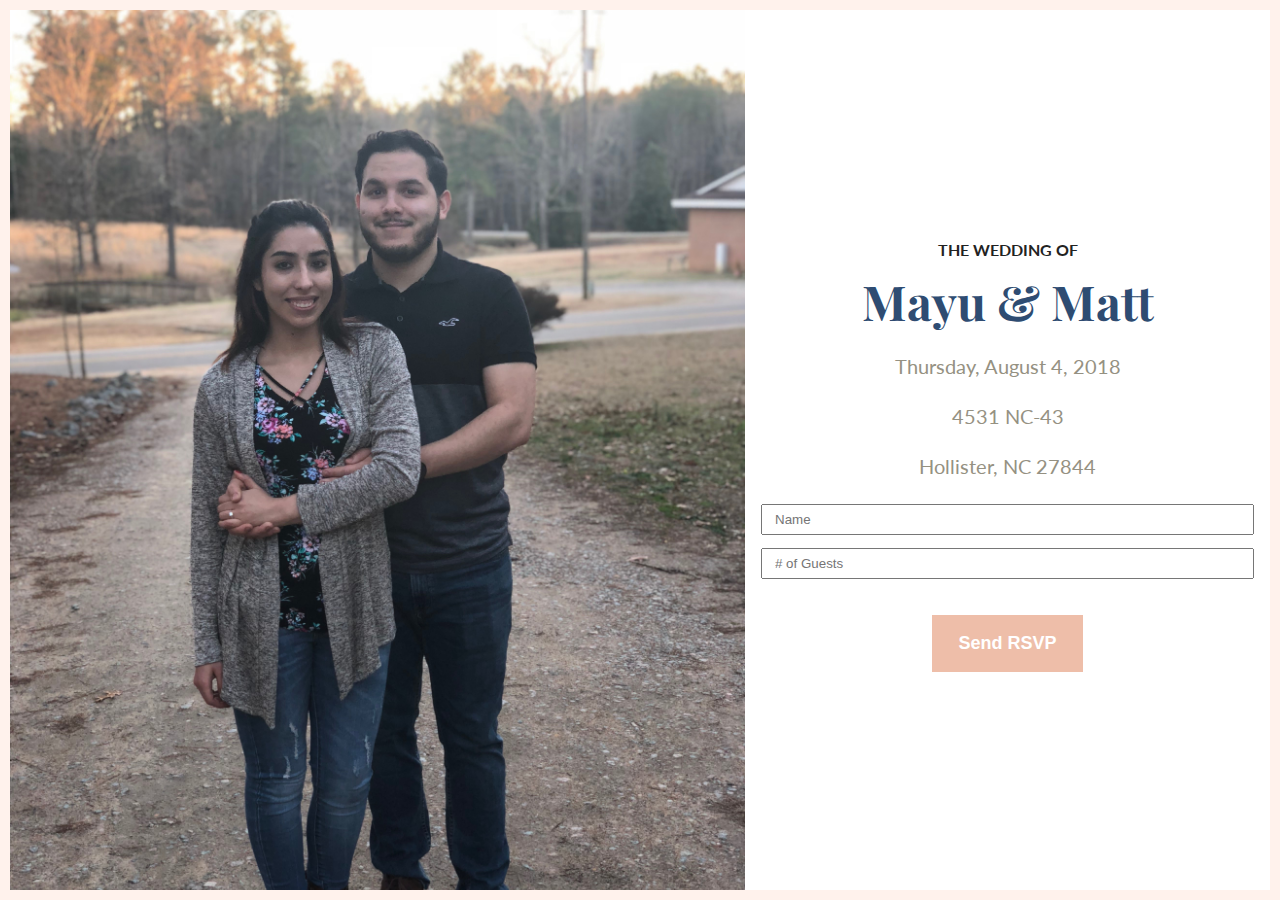
==== index.html @ c0df0570 "dev" ====
<!DOCTYPE html>
<html lang="en">

<head>
    <meta charset="UTF-8">
    <meta name="viewport" content="width=device-width, initial-scale=1.0">
    <meta http-equiv="X-UA-Compatible" content="ie=edge">
    <title>Mayu Matt Wedding RSVP</title>
    <link rel="stylesheet" href="style.css">
</head>

<body class="preload">
    <div class="grid">
        <div class="column-xs-12 column-md-7">
            <header>
            </header>
        </div>
        <div class="column-xs-12 column-md-5">
            <main>
                <div class="container">
                    <div class="grid center">
                        <div class="column-xs-12">
                            <section id="home">
                                <h2 class="subheading">The wedding of</h2>
                                <h1 class="main-heading">Mayu &amp; Matt</h1>
                                <p>Thursday, August 4, 2018</p>
                                <p>4531 NC-43</p>
                                <p>Hollister, NC 27844</p>
                                <form action="https://formspree.io/richardson.webdev@gmail.com" method="POST">
                                    <input type="hidden" name="_subject" value="Wedding RSVP" />
                                    <input type="hidden" name="_next" value="thanks.html" />
                                    <input type="text" class="form-control" name="name" placeholder="Name" required>
                                    <input type="number" class="form-control" name="guest" placeholder="# of Guests" required>
                                    <button type="submit" class="rsvp-button" title="RSVP Now">Send RSVP</button>
                                </form>
                            </section>
                        </div>
                    </div>
                </div>
            </main>
        </div>
    </div>
    <script src="index.js"></script>
</body>

</html>
---- style.css ----
/* 12columns.css | Created by Katherine Kato | Released under the MIT license */
@import url("https://fonts.googleapis.com/css?family=Playfair+Display|Lato");
.container {
  margin: auto;
  padding: 0 1rem;
  max-width: 71.25rem;
  width: 100%;
}

.grid {
  display: -webkit-box;
  display: -ms-flexbox;
  display: flex;
  -webkit-box-orient: vertical;
  -webkit-box-direction: normal;
  -ms-flex-direction: column;
  flex-direction: column;
  -ms-flex-flow: row wrap;
  flex-flow: row wrap;
}
.grid > [class*="column-"] {
  display: block;
}

.first {
  -webkit-box-ordinal-group: 0;
  -ms-flex-order: -1;
  order: -1;
}

.last {
  -webkit-box-ordinal-group: 13;
  -ms-flex-order: 12;
  order: 12;
}

.align-top {
  -webkit-box-align: start;
  -ms-flex-align: start;
  align-items: start;
}

.align-center {
  -webkit-box-align: center;
  -ms-flex-align: center;
  align-items: center;
}

.align-bottom {
  -webkit-box-align: end;
  -ms-flex-align: end;
  align-items: end;
}

.column-xs-1 {
  -ms-flex-preferred-size: 8.3333333333%;
  flex-basis: 8.3333333333%;
  max-width: 8.3333333333%;
}

.column-xs-2 {
  -ms-flex-preferred-size: 16.6666666667%;
  flex-basis: 16.6666666667%;
  max-width: 16.6666666667%;
}

.column-xs-3 {
  -ms-flex-preferred-size: 25%;
  flex-basis: 25%;
  max-width: 25%;
}

.column-xs-4 {
  -ms-flex-preferred-size: 33.3333333333%;
  flex-basis: 33.3333333333%;
  max-width: 33.3333333333%;
}

.column-xs-5 {
  -ms-flex-preferred-size: 41.6666666667%;
  flex-basis: 41.6666666667%;
  max-width: 41.6666666667%;
}

.column-xs-6 {
  -ms-flex-preferred-size: 50%;
  flex-basis: 50%;
  max-width: 50%;
}

.column-xs-7 {
  -ms-flex-preferred-size: 58.3333333333%;
  flex-basis: 58.3333333333%;
  max-width: 58.3333333333%;
}

.column-xs-8 {
  -ms-flex-preferred-size: 66.6666666667%;
  flex-basis: 66.6666666667%;
  max-width: 66.6666666667%;
}

.column-xs-9 {
  -ms-flex-preferred-size: 75%;
  flex-basis: 75%;
  max-width: 75%;
}

.column-xs-10 {
  -ms-flex-preferred-size: 83.3333333333%;
  flex-basis: 83.3333333333%;
  max-width: 83.3333333333%;
}

.column-xs-11 {
  -ms-flex-preferred-size: 91.6666666667%;
  flex-basis: 91.6666666667%;
  max-width: 91.6666666667%;
}

.column-xs-12 {
  -ms-flex-preferred-size: 100%;
  flex-basis: 100%;
  max-width: 100%;
}

.form-control {
    width: 100%;
    padding: 6px 12px;
    margin-bottom: 10px;
}

@media (min-width: 48rem) {
  .column-sm-1 {
    -ms-flex-preferred-size: 8.3333333333%;
    flex-basis: 8.3333333333%;
    max-width: 8.3333333333%;
  }

  .column-sm-2 {
    -ms-flex-preferred-size: 16.6666666667%;
    flex-basis: 16.6666666667%;
    max-width: 16.6666666667%;
  }

  .column-sm-3 {
    -ms-flex-preferred-size: 25%;
    flex-basis: 25%;
    max-width: 25%;
  }

  .column-sm-4 {
    -ms-flex-preferred-size: 33.3333333333%;
    flex-basis: 33.3333333333%;
    max-width: 33.3333333333%;
  }

  .column-sm-5 {
    -ms-flex-preferred-size: 41.6666666667%;
    flex-basis: 41.6666666667%;
    max-width: 41.6666666667%;
  }

  .column-sm-6 {
    -ms-flex-preferred-size: 50%;
    flex-basis: 50%;
    max-width: 50%;
  }

  .column-sm-7 {
    -ms-flex-preferred-size: 58.3333333333%;
    flex-basis: 58.3333333333%;
    max-width: 58.3333333333%;
  }

  .column-sm-8 {
    -ms-flex-preferred-size: 66.6666666667%;
    flex-basis: 66.6666666667%;
    max-width: 66.6666666667%;
  }

  .column-sm-9 {
    -ms-flex-preferred-size: 75%;
    flex-basis: 75%;
    max-width: 75%;
  }

  .column-sm-10 {
    -ms-flex-preferred-size: 83.3333333333%;
    flex-basis: 83.3333333333%;
    max-width: 83.3333333333%;
  }

  .column-sm-11 {
    -ms-flex-preferred-size: 91.6666666667%;
    flex-basis: 91.6666666667%;
    max-width: 91.6666666667%;
  }

  .column-sm-12 {
    -ms-flex-preferred-size: 100%;
    flex-basis: 100%;
    max-width: 100%;
  }
}
@media (min-width: 62rem) {
  .column-md-1 {
    -ms-flex-preferred-size: 8.3333333333%;
    flex-basis: 8.3333333333%;
    max-width: 8.3333333333%;
  }

  .column-md-2 {
    -ms-flex-preferred-size: 16.6666666667%;
    flex-basis: 16.6666666667%;
    max-width: 16.6666666667%;
  }

  .column-md-3 {
    -ms-flex-preferred-size: 25%;
    flex-basis: 25%;
    max-width: 25%;
  }

  .column-md-4 {
    -ms-flex-preferred-size: 33.3333333333%;
    flex-basis: 33.3333333333%;
    max-width: 33.3333333333%;
  }

  .column-md-5 {
    -ms-flex-preferred-size: 41.6666666667%;
    flex-basis: 41.6666666667%;
    max-width: 41.6666666667%;
  }

  .column-md-6 {
    -ms-flex-preferred-size: 50%;
    flex-basis: 50%;
    max-width: 50%;
  }

  .column-md-7 {
    -ms-flex-preferred-size: 58.3333333333%;
    flex-basis: 58.3333333333%;
    max-width: 58.3333333333%;
  }

  .column-md-8 {
    -ms-flex-preferred-size: 66.6666666667%;
    flex-basis: 66.6666666667%;
    max-width: 66.6666666667%;
  }

  .column-md-9 {
    -ms-flex-preferred-size: 75%;
    flex-basis: 75%;
    max-width: 75%;
  }

  .column-md-10 {
    -ms-flex-preferred-size: 83.3333333333%;
    flex-basis: 83.3333333333%;
    max-width: 83.3333333333%;
  }

  .column-md-11 {
    -ms-flex-preferred-size: 91.6666666667%;
    flex-basis: 91.6666666667%;
    max-width: 91.6666666667%;
  }

  .column-md-12 {
    -ms-flex-preferred-size: 100%;
    flex-basis: 100%;
    max-width: 100%;
  }
}
@media (min-width: 75rem) {
  .column-lg-1 {
    -ms-flex-preferred-size: 8.3333333333%;
    flex-basis: 8.3333333333%;
    max-width: 8.3333333333%;
  }

  .column-lg-2 {
    -ms-flex-preferred-size: 16.6666666667%;
    flex-basis: 16.6666666667%;
    max-width: 16.6666666667%;
  }

  .column-lg-3 {
    -ms-flex-preferred-size: 25%;
    flex-basis: 25%;
    max-width: 25%;
  }

  .column-lg-4 {
    -ms-flex-preferred-size: 33.3333333333%;
    flex-basis: 33.3333333333%;
    max-width: 33.3333333333%;
  }

  .column-lg-5 {
    -ms-flex-preferred-size: 41.6666666667%;
    flex-basis: 41.6666666667%;
    max-width: 41.6666666667%;
  }

  .column-lg-6 {
    -ms-flex-preferred-size: 50%;
    flex-basis: 50%;
    max-width: 50%;
  }

  .column-lg-7 {
    -ms-flex-preferred-size: 58.3333333333%;
    flex-basis: 58.3333333333%;
    max-width: 58.3333333333%;
  }

  .column-lg-8 {
    -ms-flex-preferred-size: 66.6666666667%;
    flex-basis: 66.6666666667%;
    max-width: 66.6666666667%;
  }

  .column-lg-9 {
    -ms-flex-preferred-size: 75%;
    flex-basis: 75%;
    max-width: 75%;
  }

  .column-lg-10 {
    -ms-flex-preferred-size: 83.3333333333%;
    flex-basis: 83.3333333333%;
    max-width: 83.3333333333%;
  }

  .column-lg-11 {
    -ms-flex-preferred-size: 91.6666666667%;
    flex-basis: 91.6666666667%;
    max-width: 91.6666666667%;
  }

  .column-lg-12 {
    -ms-flex-preferred-size: 100%;
    flex-basis: 100%;
    max-width: 100%;
  }
}
@supports (display: grid) {
  .grid {
    display: grid;
    grid-template-columns: repeat(12, 1fr);
    grid-template-rows: auto;
  }
  .grid > [class*="column-"] {
    margin: 0;
    max-width: 100%;
  }

  .column-xs-1 {
    grid-column-start: span 1;
    grid-column-end: span 1;
  }

  .column-xs-2 {
    grid-column-start: span 2;
    grid-column-end: span 2;
  }

  .column-xs-3 {
    grid-column-start: span 3;
    grid-column-end: span 3;
  }

  .column-xs-4 {
    grid-column-start: span 4;
    grid-column-end: span 4;
  }

  .column-xs-5 {
    grid-column-start: span 5;
    grid-column-end: span 5;
  }

  .column-xs-6 {
    grid-column-start: span 6;
    grid-column-end: span 6;
  }

  .column-xs-7 {
    grid-column-start: span 7;
    grid-column-end: span 7;
  }

  .column-xs-8 {
    grid-column-start: span 8;
    grid-column-end: span 8;
  }

  .column-xs-9 {
    grid-column-start: span 9;
    grid-column-end: span 9;
  }

  .column-xs-10 {
    grid-column-start: span 10;
    grid-column-end: span 10;
  }

  .column-xs-11 {
    grid-column-start: span 11;
    grid-column-end: span 11;
  }

  .column-xs-12 {
    grid-column-start: span 12;
    grid-column-end: span 12;
  }

  @media (min-width: 48rem) {
    .column-sm-1 {
      grid-column-start: span 1;
      grid-column-end: span 1;
    }

    .column-sm-2 {
      grid-column-start: span 2;
      grid-column-end: span 2;
    }

    .column-sm-3 {
      grid-column-start: span 3;
      grid-column-end: span 3;
    }

    .column-sm-4 {
      grid-column-start: span 4;
      grid-column-end: span 4;
    }

    .column-sm-5 {
      grid-column-start: span 5;
      grid-column-end: span 5;
    }

    .column-sm-6 {
      grid-column-start: span 6;
      grid-column-end: span 6;
    }

    .column-sm-7 {
      grid-column-start: span 7;
      grid-column-end: span 7;
    }

    .column-sm-8 {
      grid-column-start: span 8;
      grid-column-end: span 8;
    }

    .column-sm-9 {
      grid-column-start: span 9;
      grid-column-end: span 9;
    }

    .column-sm-10 {
      grid-column-start: span 10;
      grid-column-end: span 10;
    }

    .column-sm-11 {
      grid-column-start: span 11;
      grid-column-end: span 11;
    }

    .column-sm-12 {
      grid-column-start: span 12;
      grid-column-end: span 12;
    }
  }
  @media (min-width: 62rem) {
    .column-md-1 {
      grid-column-start: span 1;
      grid-column-end: span 1;
    }

    .column-md-2 {
      grid-column-start: span 2;
      grid-column-end: span 2;
    }

    .column-md-3 {
      grid-column-start: span 3;
      grid-column-end: span 3;
    }

    .column-md-4 {
      grid-column-start: span 4;
      grid-column-end: span 4;
    }

    .column-md-5 {
      grid-column-start: span 5;
      grid-column-end: span 5;
    }

    .column-md-6 {
      grid-column-start: span 6;
      grid-column-end: span 6;
    }

    .column-md-7 {
      grid-column-start: span 7;
      grid-column-end: span 7;
    }

    .column-md-8 {
      grid-column-start: span 8;
      grid-column-end: span 8;
    }

    .column-md-9 {
      grid-column-start: span 9;
      grid-column-end: span 9;
    }

    .column-md-10 {
      grid-column-start: span 10;
      grid-column-end: span 10;
    }

    .column-md-11 {
      grid-column-start: span 11;
      grid-column-end: span 11;
    }

    .column-md-12 {
      grid-column-start: span 12;
      grid-column-end: span 12;
    }
  }
  @media (min-width: 75rem) {
    .column-lg-1 {
      grid-column-start: span 1;
      grid-column-end: span 1;
    }

    .column-lg-2 {
      grid-column-start: span 2;
      grid-column-end: span 2;
    }

    .column-lg-3 {
      grid-column-start: span 3;
      grid-column-end: span 3;
    }

    .column-lg-4 {
      grid-column-start: span 4;
      grid-column-end: span 4;
    }

    .column-lg-5 {
      grid-column-start: span 5;
      grid-column-end: span 5;
    }

    .column-lg-6 {
      grid-column-start: span 6;
      grid-column-end: span 6;
    }

    .column-lg-7 {
      grid-column-start: span 7;
      grid-column-end: span 7;
    }

    .column-lg-8 {
      grid-column-start: span 8;
      grid-column-end: span 8;
    }

    .column-lg-9 {
      grid-column-start: span 9;
      grid-column-end: span 9;
    }

    .column-lg-10 {
      grid-column-start: span 10;
      grid-column-end: span 10;
    }

    .column-lg-11 {
      grid-column-start: span 11;
      grid-column-end: span 11;
    }

    .column-lg-12 {
      grid-column-start: span 12;
      grid-column-end: span 12;
    }
  }
}
* {
  -webkit-box-sizing: border-box;
  box-sizing: border-box;
}
*::before, *::after {
  -webkit-box-sizing: border-box;
  box-sizing: border-box;
}

body {
  font-family: 'Lato', sans-serif;
  font-size: 1.25rem;
  line-height: 1.5;
  color: #959182;
  background: #fff;
  text-rendering: optimizeLegibility;
  background: #fff;
  border-left: 0.625rem solid #fff2ec;
  border-right: 0.625rem solid #fff2ec;
  height: 100vh;
  margin: 0;
}
body::before, body::after {
  position: absolute;
  content: '';
  left: 0;
  right: 0;
  height: 0.625rem;
  background: #fff2ec;
}
body::before {
  top: 0;
}
body::after {
  bottom: 0;
}

.preload {
  opacity: 0;
  -webkit-transition: all 1s ease 0.5s;
  -o-transition: all 1s ease 0.5s;
  transition: all 1s ease 0.5s;
}
.preload.visible {
  opacity: 1;
}

a {
  color: #fff;
}

h1, h2 {
  font-family: 'Playfair Display', serif;
  line-height: 1.1;
}

h1 {
  color: #2e4c72;
  font-size: 3rem;
  margin: 1rem 0 1.45rem 0;
}

h2 {
  font-family: 'Lato', sans-serif;
  font-size: 1rem;
  color: #222;
  text-transform: uppercase;
}

header {
  background-image: url("mayumatt.jpg");
  background-position: top center;
  background-size: cover;
  background-repeat: no-repeat;
  height: 100vh;
}

.center {
  height: 100vh;
  justify-items: center;
  -ms-flex-line-pack: center;
  align-content: center;
  -webkit-box-pack: center;
  -ms-flex-pack: center;
  justify-content: center;
  -webkit-box-align: center;
  -ms-flex-align: center;
  align-items: center;
  text-align: center;
}

.credit {
  position: absolute;
  display: block;
  margin: 0 0 1rem 0;
  bottom: 0;
  color: #fff;
}

main {
  background: #fff;
}

.rsvp-button {
  display: inline-block;
  cursor: pointer;
  text-decoration: none;
  color: #fff;
  font-size: 1.125rem;
  font-weight: bold;
  padding: 1rem 1.5rem;
  margin: 1.625rem 0 0 0;
  background: #eebea9;
  border: 0.125rem solid #eebea9;
  -webkit-transition: all 0.3s ease-in-out;
  -o-transition: all 0.3s ease-in-out;
  transition: all 0.3s ease-in-out;
}
.rsvp-button:hover {
  color: #fff;
  background: lightskyblue;
  border-color: lightskyblue;
}

@media screen and (max-width: 991px) {
  body, .rsvp-button {
    font-size: 0.9375rem;
  }

  h1 {
    font-size: 2rem;
    margin: 0.5rem 0 1rem 0;
  }

  h2 {
    font-size: 0.85rem;
  }

  header {
    background-position: 100% 18%;
    height: 32vh;
  }

  .center, main {
    height: 65vh;
  }

  .credit {
    display: none;
  }
}
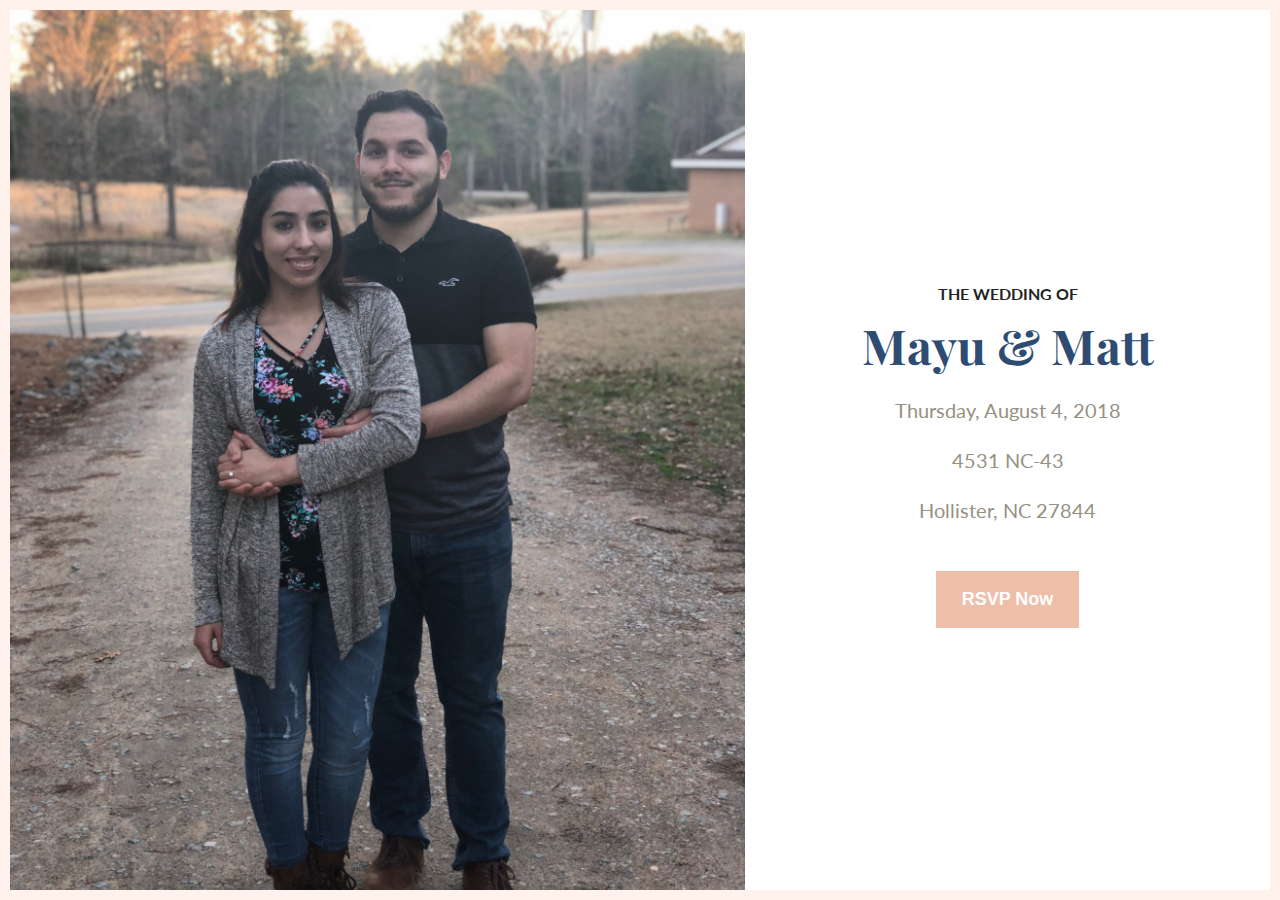
==== commit d3124aac: "dev" ====
--- a/index.html
+++ b/index.html
@@ -26,12 +26,16 @@
                                 <p>Thursday, August 4, 2018</p>
                                 <p>4531 NC-43</p>
                                 <p>Hollister, NC 27844</p>
+                                <button type="button" class="rsvp-button" id="btnRSVP" title="RSVP Now">RSVP Now</button>
+                            </section>
+                            <section id="rsvp-form">
                                 <form action="https://formspree.io/richardson.webdev@gmail.com" method="POST">
                                     <input type="hidden" name="_subject" value="Wedding RSVP" />
-                                    <input type="hidden" name="_next" value="thanks.html" />
+                                    <input type="hidden" name="_next" value="rsvp/thanks.html" />
                                     <input type="text" class="form-control" name="name" placeholder="Name" required>
+                                    <input type="email" name="Email" class="form-control" placeholder="Email">
                                     <input type="number" class="form-control" name="guest" placeholder="# of Guests" required>
-                                    <button type="submit" class="rsvp-button" title="RSVP Now">Send RSVP</button>
+                                    <button type="submit" class="rsvp-button" title="Send">Send RSVP</button>
                                 </form>
                             </section>
                         </div>
--- a/style.css
+++ b/style.css
@@ -122,12 +122,6 @@
   -ms-flex-preferred-size: 100%;
   flex-basis: 100%;
   max-width: 100%;
-}
-
-.form-control {
-    width: 100%;
-    padding: 6px 12px;
-    margin-bottom: 10px;
 }
 
 @media (min-width: 48rem) {
@@ -675,7 +669,7 @@
 
 header {
   background-image: url("mayumatt.jpg");
-  background-position: top center;
+  background-position: center center;
   background-size: cover;
   background-repeat: no-repeat;
   height: 100vh;
@@ -743,8 +737,8 @@
   }
 
   header {
-    background-position: 100% 18%;
-    height: 32vh;
+    background-position: 100% 25%;
+    height: 35vh;
   }
 
   .center, main {
@@ -755,3 +749,125 @@
     display: none;
   }
 }
+
+section#rsvp-form {
+  display: none;
+  opacity: 0;
+}
+
+.form-control {
+  width: 100%;
+  padding: 6px 12px;
+  margin-bottom: 10px;
+}
+
+.fadeout {
+-webkit-animation: fadeout 3s;
+  /* Safari, Chrome and Opera > 12.1 */
+  -moz-animation: fadeout 3s;
+  /* Firefox < 16 */
+  -ms-animation: fadeout 3s;
+  /* Internet Explorer */
+  -o-animation: fadeout 3s;
+  /* Opera < 12.1 */
+  animation: fadeout 3s;
+  display: none;
+}
+
+#rsvp-form.fadein {
+  display: block;
+  -webkit-animation: fadein 3s;
+    /* Safari, Chrome and Opera > 12.1 */
+    -moz-animation: fadein 3s;
+    /* Firefox < 16 */
+    -ms-animation: fadein 3s;
+    /* Internet Explorer */
+    -o-animation: fadein 3s;
+    /* Opera < 12.1 */
+    animation: fadein 3s;
+    opacity: 1;
+}
+
+@keyframes fadein {
+  from {
+      opacity: 0;
+  }
+  to {
+      opacity: 1;
+  }
+}
+
+/* Firefox < 16 */
+
+@-moz-keyframes fadein {
+  from {
+      opacity: 0;
+  }
+  to {
+      opacity: 1;
+  }
+}
+
+/* Safari, Chrome and Opera > 12.1 */
+
+@-webkit-keyframes fadein {
+  from {
+      opacity: 0;
+  }
+  to {
+      opacity: 1;
+  }
+}
+
+/* Internet Explorer */
+
+@-ms-keyframes fadein {
+  from {
+      opacity: 0;
+  }
+  to {
+    opacity: 1;
+}
+}
+
+@keyframes fadeOut {
+  from {
+      opacity: 1;
+  }
+  to {
+      opacity: 0;
+  }
+}
+
+/* Firefox < 16 */
+
+@-moz-keyframes fadein {
+  from {
+      opacity: 1;
+  }
+  to {
+      opacity: 0;
+  }
+}
+
+/* Safari, Chrome and Opera > 12.1 */
+
+@-webkit-keyframes fadein {
+  from {
+      opacity: 1;
+  }
+  to {
+      opacity: 0;
+  }
+}
+
+/* Internet Explorer */
+
+@-ms-keyframes fadein {
+  from {
+      opacity: 1;
+  }
+  to {
+    opacity: 0;
+}
+}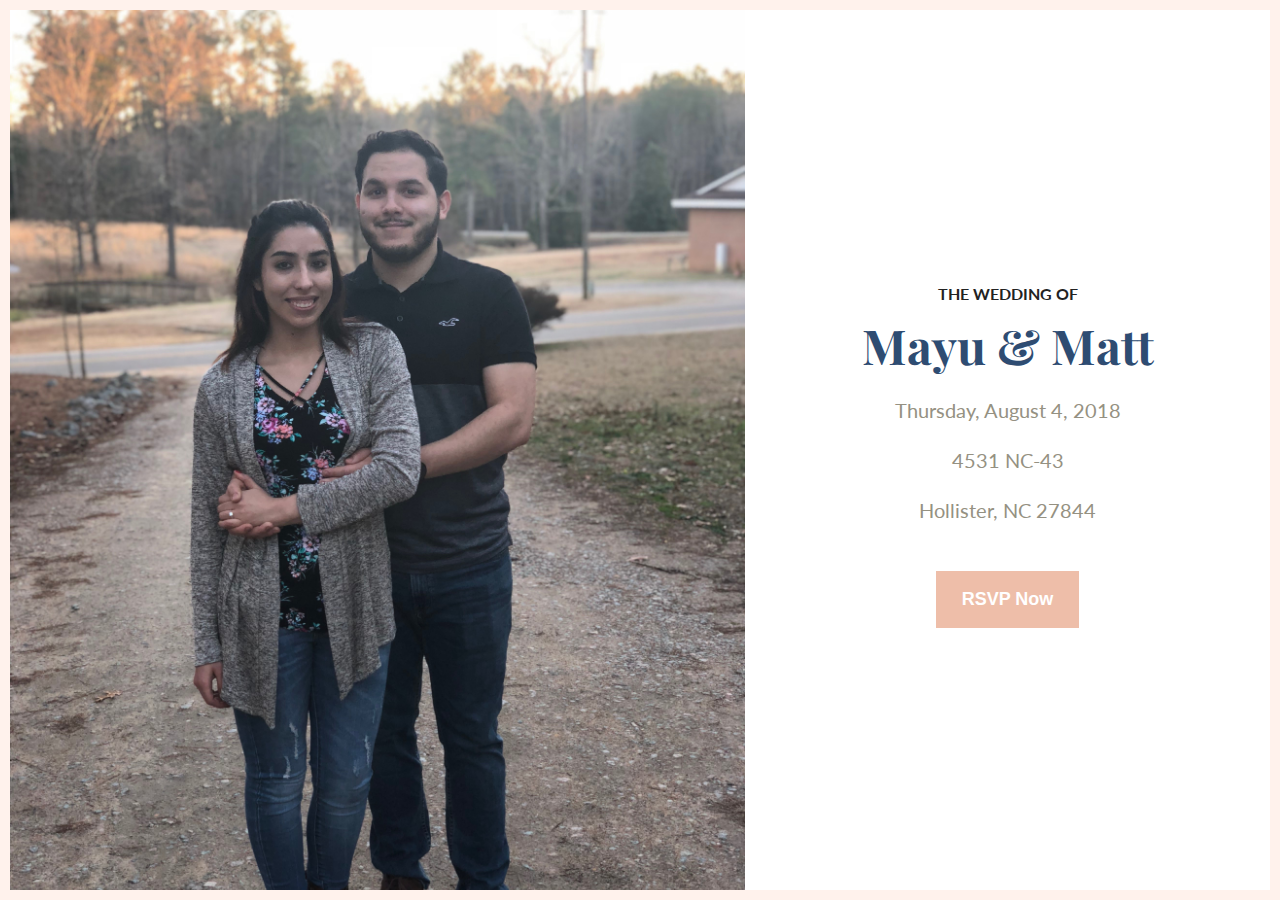
==== commit 7751861f: "dev" ====
--- a/index.html
+++ b/index.html
@@ -31,7 +31,7 @@
                             <section id="rsvp-form">
                                 <form action="https://formspree.io/richardson.webdev@gmail.com" method="POST">
                                     <input type="hidden" name="_subject" value="Wedding RSVP" />
-                                    <input type="hidden" name="_next" value="rsvp/thanks.html" />
+                                    <input type="hidden" name="_next" value="thanks.html" />
                                     <input type="text" class="form-control" name="name" placeholder="Name" required>
                                     <input type="email" name="Email" class="form-control" placeholder="Email">
                                     <input type="number" class="form-control" name="guest" placeholder="# of Guests" required>
--- a/style.css
+++ b/style.css
@@ -669,7 +669,7 @@
 
 header {
   background-image: url("mayumatt.jpg");
-  background-position: center center;
+  background-position: top center;
   background-size: cover;
   background-repeat: no-repeat;
   height: 100vh;
@@ -737,7 +737,7 @@
   }
 
   header {
-    background-position: 100% 25%;
+    background-position: 100% 16%;
     height: 35vh;
   }
 
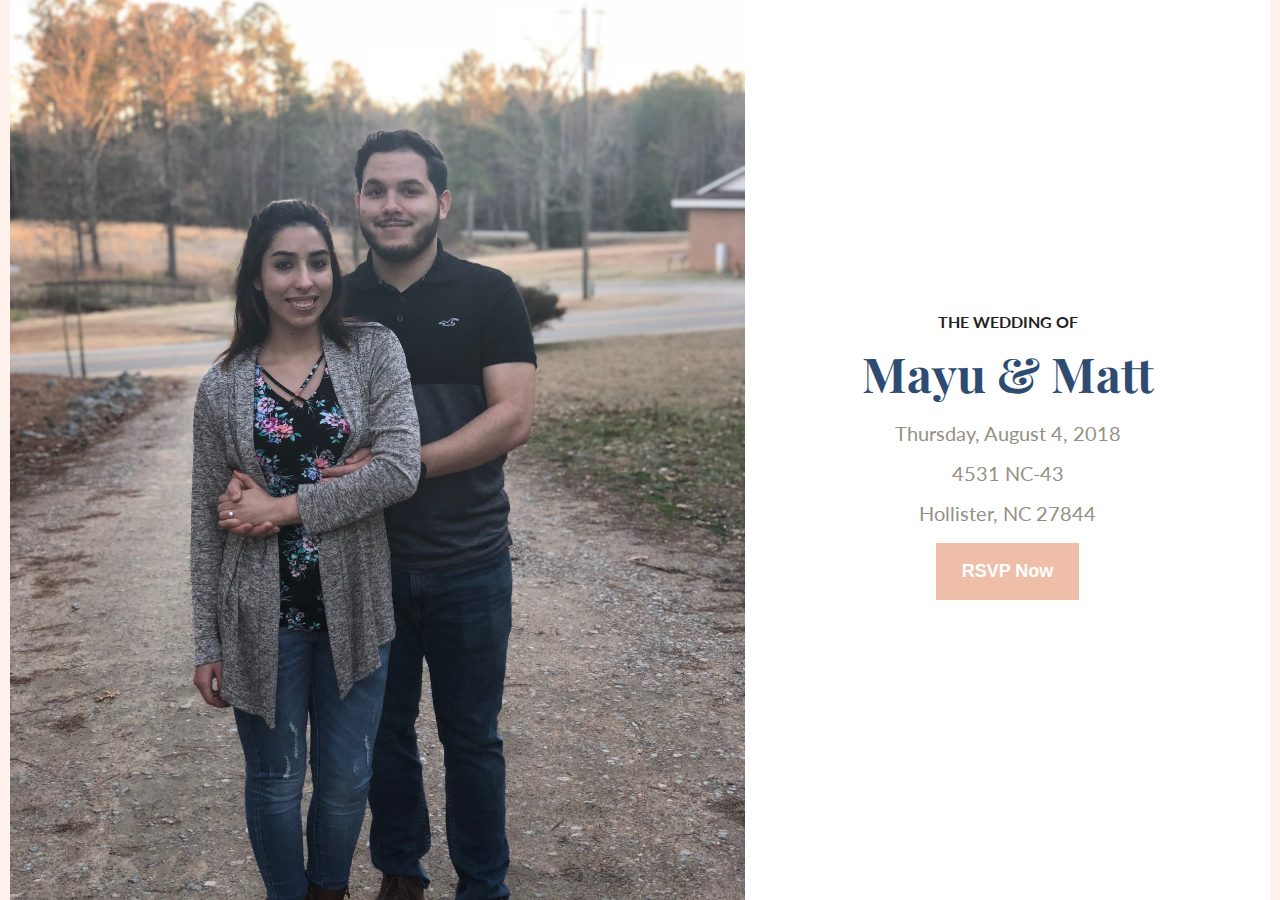
==== commit bc5dab39: "css versioning added" ====
--- a/index.html
+++ b/index.html
@@ -6,7 +6,7 @@
     <meta name="viewport" content="width=device-width, initial-scale=1.0">
     <meta http-equiv="X-UA-Compatible" content="ie=edge">
     <title>Mayu Matt Wedding RSVP</title>
-    <link rel="stylesheet" href="style.css">
+    <link rel="stylesheet" href="style.css?version=1.0">
 </head>
 
 <body class="preload">
--- a/style.css
+++ b/style.css
@@ -1,4 +1,5 @@
 /* 12columns.css | Created by Katherine Kato | Released under the MIT license */
+
 @import url("https://fonts.googleapis.com/css?family=Playfair+Display|Lato");
 .container {
   margin: auto;
@@ -18,7 +19,8 @@
   -ms-flex-flow: row wrap;
   flex-flow: row wrap;
 }
-.grid > [class*="column-"] {
+
+.grid>[class*="column-"] {
   display: block;
 }
 
@@ -130,346 +132,292 @@
     flex-basis: 8.3333333333%;
     max-width: 8.3333333333%;
   }
-
   .column-sm-2 {
     -ms-flex-preferred-size: 16.6666666667%;
     flex-basis: 16.6666666667%;
     max-width: 16.6666666667%;
   }
-
   .column-sm-3 {
     -ms-flex-preferred-size: 25%;
     flex-basis: 25%;
     max-width: 25%;
   }
-
   .column-sm-4 {
     -ms-flex-preferred-size: 33.3333333333%;
     flex-basis: 33.3333333333%;
     max-width: 33.3333333333%;
   }
-
   .column-sm-5 {
     -ms-flex-preferred-size: 41.6666666667%;
     flex-basis: 41.6666666667%;
     max-width: 41.6666666667%;
   }
-
   .column-sm-6 {
     -ms-flex-preferred-size: 50%;
     flex-basis: 50%;
     max-width: 50%;
   }
-
   .column-sm-7 {
     -ms-flex-preferred-size: 58.3333333333%;
     flex-basis: 58.3333333333%;
     max-width: 58.3333333333%;
   }
-
   .column-sm-8 {
     -ms-flex-preferred-size: 66.6666666667%;
     flex-basis: 66.6666666667%;
     max-width: 66.6666666667%;
   }
-
   .column-sm-9 {
     -ms-flex-preferred-size: 75%;
     flex-basis: 75%;
     max-width: 75%;
   }
-
   .column-sm-10 {
     -ms-flex-preferred-size: 83.3333333333%;
     flex-basis: 83.3333333333%;
     max-width: 83.3333333333%;
   }
-
   .column-sm-11 {
     -ms-flex-preferred-size: 91.6666666667%;
     flex-basis: 91.6666666667%;
     max-width: 91.6666666667%;
   }
-
   .column-sm-12 {
     -ms-flex-preferred-size: 100%;
     flex-basis: 100%;
     max-width: 100%;
   }
 }
+
 @media (min-width: 62rem) {
   .column-md-1 {
     -ms-flex-preferred-size: 8.3333333333%;
     flex-basis: 8.3333333333%;
     max-width: 8.3333333333%;
   }
-
   .column-md-2 {
     -ms-flex-preferred-size: 16.6666666667%;
     flex-basis: 16.6666666667%;
     max-width: 16.6666666667%;
   }
-
   .column-md-3 {
     -ms-flex-preferred-size: 25%;
     flex-basis: 25%;
     max-width: 25%;
   }
-
   .column-md-4 {
     -ms-flex-preferred-size: 33.3333333333%;
     flex-basis: 33.3333333333%;
     max-width: 33.3333333333%;
   }
-
   .column-md-5 {
     -ms-flex-preferred-size: 41.6666666667%;
     flex-basis: 41.6666666667%;
     max-width: 41.6666666667%;
   }
-
   .column-md-6 {
     -ms-flex-preferred-size: 50%;
     flex-basis: 50%;
     max-width: 50%;
   }
-
   .column-md-7 {
     -ms-flex-preferred-size: 58.3333333333%;
     flex-basis: 58.3333333333%;
     max-width: 58.3333333333%;
   }
-
   .column-md-8 {
     -ms-flex-preferred-size: 66.6666666667%;
     flex-basis: 66.6666666667%;
     max-width: 66.6666666667%;
   }
-
   .column-md-9 {
     -ms-flex-preferred-size: 75%;
     flex-basis: 75%;
     max-width: 75%;
   }
-
   .column-md-10 {
     -ms-flex-preferred-size: 83.3333333333%;
     flex-basis: 83.3333333333%;
     max-width: 83.3333333333%;
   }
-
   .column-md-11 {
     -ms-flex-preferred-size: 91.6666666667%;
     flex-basis: 91.6666666667%;
     max-width: 91.6666666667%;
   }
-
   .column-md-12 {
     -ms-flex-preferred-size: 100%;
     flex-basis: 100%;
     max-width: 100%;
   }
 }
+
 @media (min-width: 75rem) {
   .column-lg-1 {
     -ms-flex-preferred-size: 8.3333333333%;
     flex-basis: 8.3333333333%;
     max-width: 8.3333333333%;
   }
-
   .column-lg-2 {
     -ms-flex-preferred-size: 16.6666666667%;
     flex-basis: 16.6666666667%;
     max-width: 16.6666666667%;
   }
-
   .column-lg-3 {
     -ms-flex-preferred-size: 25%;
     flex-basis: 25%;
     max-width: 25%;
   }
-
   .column-lg-4 {
     -ms-flex-preferred-size: 33.3333333333%;
     flex-basis: 33.3333333333%;
     max-width: 33.3333333333%;
   }
-
   .column-lg-5 {
     -ms-flex-preferred-size: 41.6666666667%;
     flex-basis: 41.6666666667%;
     max-width: 41.6666666667%;
   }
-
   .column-lg-6 {
     -ms-flex-preferred-size: 50%;
     flex-basis: 50%;
     max-width: 50%;
   }
-
   .column-lg-7 {
     -ms-flex-preferred-size: 58.3333333333%;
     flex-basis: 58.3333333333%;
     max-width: 58.3333333333%;
   }
-
   .column-lg-8 {
     -ms-flex-preferred-size: 66.6666666667%;
     flex-basis: 66.6666666667%;
     max-width: 66.6666666667%;
   }
-
   .column-lg-9 {
     -ms-flex-preferred-size: 75%;
     flex-basis: 75%;
     max-width: 75%;
   }
-
   .column-lg-10 {
     -ms-flex-preferred-size: 83.3333333333%;
     flex-basis: 83.3333333333%;
     max-width: 83.3333333333%;
   }
-
   .column-lg-11 {
     -ms-flex-preferred-size: 91.6666666667%;
     flex-basis: 91.6666666667%;
     max-width: 91.6666666667%;
   }
-
   .column-lg-12 {
     -ms-flex-preferred-size: 100%;
     flex-basis: 100%;
     max-width: 100%;
   }
 }
+
 @supports (display: grid) {
   .grid {
     display: grid;
     grid-template-columns: repeat(12, 1fr);
     grid-template-rows: auto;
   }
-  .grid > [class*="column-"] {
+  .grid>[class*="column-"] {
     margin: 0;
     max-width: 100%;
   }
-
   .column-xs-1 {
     grid-column-start: span 1;
     grid-column-end: span 1;
   }
-
   .column-xs-2 {
     grid-column-start: span 2;
     grid-column-end: span 2;
   }
-
   .column-xs-3 {
     grid-column-start: span 3;
     grid-column-end: span 3;
   }
-
   .column-xs-4 {
     grid-column-start: span 4;
     grid-column-end: span 4;
   }
-
   .column-xs-5 {
     grid-column-start: span 5;
     grid-column-end: span 5;
   }
-
   .column-xs-6 {
     grid-column-start: span 6;
     grid-column-end: span 6;
   }
-
   .column-xs-7 {
     grid-column-start: span 7;
     grid-column-end: span 7;
   }
-
   .column-xs-8 {
     grid-column-start: span 8;
     grid-column-end: span 8;
   }
-
   .column-xs-9 {
     grid-column-start: span 9;
     grid-column-end: span 9;
   }
-
   .column-xs-10 {
     grid-column-start: span 10;
     grid-column-end: span 10;
   }
-
   .column-xs-11 {
     grid-column-start: span 11;
     grid-column-end: span 11;
   }
-
   .column-xs-12 {
     grid-column-start: span 12;
     grid-column-end: span 12;
   }
-
   @media (min-width: 48rem) {
     .column-sm-1 {
       grid-column-start: span 1;
       grid-column-end: span 1;
     }
-
     .column-sm-2 {
       grid-column-start: span 2;
       grid-column-end: span 2;
     }
-
     .column-sm-3 {
       grid-column-start: span 3;
       grid-column-end: span 3;
     }
-
     .column-sm-4 {
       grid-column-start: span 4;
       grid-column-end: span 4;
     }
-
     .column-sm-5 {
       grid-column-start: span 5;
       grid-column-end: span 5;
     }
-
     .column-sm-6 {
       grid-column-start: span 6;
       grid-column-end: span 6;
     }
-
     .column-sm-7 {
       grid-column-start: span 7;
       grid-column-end: span 7;
     }
-
     .column-sm-8 {
       grid-column-start: span 8;
       grid-column-end: span 8;
     }
-
     .column-sm-9 {
       grid-column-start: span 9;
       grid-column-end: span 9;
     }
-
     .column-sm-10 {
       grid-column-start: span 10;
       grid-column-end: span 10;
     }
-
     .column-sm-11 {
       grid-column-start: span 11;
       grid-column-end: span 11;
     }
-
     .column-sm-12 {
       grid-column-start: span 12;
       grid-column-end: span 12;
@@ -480,57 +428,46 @@
       grid-column-start: span 1;
       grid-column-end: span 1;
     }
-
     .column-md-2 {
       grid-column-start: span 2;
       grid-column-end: span 2;
     }
-
     .column-md-3 {
       grid-column-start: span 3;
       grid-column-end: span 3;
     }
-
     .column-md-4 {
       grid-column-start: span 4;
       grid-column-end: span 4;
     }
-
     .column-md-5 {
       grid-column-start: span 5;
       grid-column-end: span 5;
     }
-
     .column-md-6 {
       grid-column-start: span 6;
       grid-column-end: span 6;
     }
-
     .column-md-7 {
       grid-column-start: span 7;
       grid-column-end: span 7;
     }
-
     .column-md-8 {
       grid-column-start: span 8;
       grid-column-end: span 8;
     }
-
     .column-md-9 {
       grid-column-start: span 9;
       grid-column-end: span 9;
     }
-
     .column-md-10 {
       grid-column-start: span 10;
       grid-column-end: span 10;
     }
-
     .column-md-11 {
       grid-column-start: span 11;
       grid-column-end: span 11;
     }
-
     .column-md-12 {
       grid-column-start: span 12;
       grid-column-end: span 12;
@@ -541,68 +478,60 @@
       grid-column-start: span 1;
       grid-column-end: span 1;
     }
-
     .column-lg-2 {
       grid-column-start: span 2;
       grid-column-end: span 2;
     }
-
     .column-lg-3 {
       grid-column-start: span 3;
       grid-column-end: span 3;
     }
-
     .column-lg-4 {
       grid-column-start: span 4;
       grid-column-end: span 4;
     }
-
     .column-lg-5 {
       grid-column-start: span 5;
       grid-column-end: span 5;
     }
-
     .column-lg-6 {
       grid-column-start: span 6;
       grid-column-end: span 6;
     }
-
     .column-lg-7 {
       grid-column-start: span 7;
       grid-column-end: span 7;
     }
-
     .column-lg-8 {
       grid-column-start: span 8;
       grid-column-end: span 8;
     }
-
     .column-lg-9 {
       grid-column-start: span 9;
       grid-column-end: span 9;
     }
-
     .column-lg-10 {
       grid-column-start: span 10;
       grid-column-end: span 10;
     }
-
     .column-lg-11 {
       grid-column-start: span 11;
       grid-column-end: span 11;
     }
-
     .column-lg-12 {
       grid-column-start: span 12;
       grid-column-end: span 12;
     }
   }
 }
+
 * {
   -webkit-box-sizing: border-box;
   box-sizing: border-box;
 }
-*::before, *::after {
+
+*::before,
+*::after {
   -webkit-box-sizing: border-box;
   box-sizing: border-box;
 }
@@ -610,7 +539,7 @@
 body {
   font-family: 'Lato', sans-serif;
   font-size: 1.25rem;
-  line-height: 1.5;
+  line-height: 1;
   color: #959182;
   background: #fff;
   text-rendering: optimizeLegibility;
@@ -620,17 +549,21 @@
   height: 100vh;
   margin: 0;
 }
-body::before, body::after {
-  position: absolute;
+
+body::before,
+body::after {
+  position: relative;
   content: '';
   left: 0;
   right: 0;
   height: 0.625rem;
   background: #fff2ec;
 }
+
 body::before {
   top: 0;
 }
+
 body::after {
   bottom: 0;
 }
@@ -641,6 +574,7 @@
   -o-transition: all 1s ease 0.5s;
   transition: all 1s ease 0.5s;
 }
+
 .preload.visible {
   opacity: 1;
 }
@@ -649,7 +583,8 @@
   color: #fff;
 }
 
-h1, h2 {
+h1,
+h2 {
   font-family: 'Playfair Display', serif;
   line-height: 1.1;
 }
@@ -689,14 +624,6 @@
   text-align: center;
 }
 
-.credit {
-  position: absolute;
-  display: block;
-  margin: 0 0 1rem 0;
-  bottom: 0;
-  color: #fff;
-}
-
 main {
   background: #fff;
 }
@@ -709,13 +636,14 @@
   font-size: 1.125rem;
   font-weight: bold;
   padding: 1rem 1.5rem;
-  margin: 1.625rem 0 0 0;
+  margin: 0 0 0 0;
   background: #eebea9;
   border: 0.125rem solid #eebea9;
   -webkit-transition: all 0.3s ease-in-out;
   -o-transition: all 0.3s ease-in-out;
   transition: all 0.3s ease-in-out;
 }
+
 .rsvp-button:hover {
   color: #fff;
   background: lightskyblue;
@@ -723,28 +651,25 @@
 }
 
 @media screen and (max-width: 991px) {
-  body, .rsvp-button {
+  body,
+  .rsvp-button {
     font-size: 0.9375rem;
   }
-
   h1 {
     font-size: 2rem;
     margin: 0.5rem 0 1rem 0;
   }
-
   h2 {
     font-size: 0.85rem;
   }
-
   header {
     background-position: 100% 16%;
     height: 35vh;
   }
-
-  .center, main {
-    height: 65vh;
-  }
-
+  .center,
+  main {
+    height: 55vh;
+  }
   .credit {
     display: none;
   }
@@ -762,7 +687,7 @@
 }
 
 .fadeout {
--webkit-animation: fadeout 3s;
+  -webkit-animation: fadeout 3s;
   /* Safari, Chrome and Opera > 12.1 */
   -moz-animation: fadeout 3s;
   /* Firefox < 16 */
@@ -776,24 +701,25 @@
 
 #rsvp-form.fadein {
   display: block;
+  animation-fill-mode:forwards;
   -webkit-animation: fadein 3s;
-    /* Safari, Chrome and Opera > 12.1 */
-    -moz-animation: fadein 3s;
-    /* Firefox < 16 */
-    -ms-animation: fadein 3s;
-    /* Internet Explorer */
-    -o-animation: fadein 3s;
-    /* Opera < 12.1 */
-    animation: fadein 3s;
-    opacity: 1;
+  /* Safari, Chrome and Opera > 12.1 */
+  -moz-animation: fadein 3s;
+  /* Firefox < 16 */
+  -ms-animation: fadein 3s;
+  /* Internet Explorer */
+  -o-animation: fadein 3s;
+  /* Opera < 12.1 */
+  animation: fadein 3s;
+  -webkit-animation-fill-mode: forwards;
 }
 
 @keyframes fadein {
   from {
-      opacity: 0;
+    opacity: 0;
   }
   to {
-      opacity: 1;
+    opacity: 1;
   }
 }
 
@@ -801,10 +727,10 @@
 
 @-moz-keyframes fadein {
   from {
-      opacity: 0;
+    opacity: 0;
   }
   to {
-      opacity: 1;
+    opacity: 1;
   }
 }
 
@@ -812,10 +738,10 @@
 
 @-webkit-keyframes fadein {
   from {
-      opacity: 0;
+    opacity: 0;
   }
   to {
-      opacity: 1;
+    opacity: 1;
   }
 }
 
@@ -823,51 +749,107 @@
 
 @-ms-keyframes fadein {
   from {
-      opacity: 0;
+    opacity: 0;
   }
   to {
     opacity: 1;
-}
+  }
 }
 
 @keyframes fadeOut {
   from {
-      opacity: 1;
-  }
-  to {
-      opacity: 0;
-  }
-}
-
-/* Firefox < 16 */
-
-@-moz-keyframes fadein {
-  from {
-      opacity: 1;
-  }
-  to {
-      opacity: 0;
-  }
-}
-
-/* Safari, Chrome and Opera > 12.1 */
-
-@-webkit-keyframes fadein {
-  from {
-      opacity: 1;
-  }
-  to {
-      opacity: 0;
-  }
-}
-
-/* Internet Explorer */
-
-@-ms-keyframes fadein {
-  from {
-      opacity: 1;
+    opacity: 1;
   }
   to {
     opacity: 0;
-}
+  }
+}
+
+/* Firefox < 16 */
+
+@-moz-keyframes fadeOut {
+  from {
+    opacity: 1;
+  }
+  to {
+    opacity: 0;
+  }
+}
+
+/* Safari, Chrome and Opera > 12.1 */
+
+@-webkit-keyframes fadeOut {
+  from {
+    opacity: 1;
+  }
+  to {
+    opacity: 0;
+  }
+}
+
+/* Internet Explorer */
+
+@-ms-keyframes fadeOut {
+  from {
+    opacity: 1;
+  }
+  to {
+    opacity: 0;
+  }
+}
+
+body.thanks {
+  background-color: #eebea9;
+  background: linear-gradient(rgba(212, 81, 114, 0.37), rgba(63, 128, 172, 0.397)), url('ring.JPG');
+  background-size: cover;
+  background-attachment: fixed;
+  background-position: center center;
+  position: relative;
+  border: none;
+}
+
+body.thanks::before,
+body.thanks::after {
+  position: relative;
+}
+
+.thanks .container .content {
+  position: relative;
+  top: 50%;
+  transform: translateY(-50%);
+}
+
+.thanks h1 {
+  color: white;
+  font-size: 3rem;
+  text-shadow: 1px 2px 1px rgba(90, 90, 90, 0.7);
+}
+
+.thanks p {
+  color: white;
+  font-size: 2rem;
+  text-shadow: 1px 2px 1px rgba(90, 90, 90, 0.7);
+}
+
+p.quote {
+  font-family: adobe-garamond-pro;
+  font-weight: 600;
+  letter-spacing: 1px;
+  text-transform: none;
+  line-height: 1em;
+  text-align: center;
+  text-rendering: optimizeLegibility;
+  margin: 20px auto;
+  transform: translatez(0);
+  max-width: 956px;
+  text-shadow: 1px 2px 1px rgba(90, 90, 90, 0.7);
+  -moz-transition: width 1s ease-in-out, left 1.5s ease-in-out, font-size 0.5s ease-in-out;
+  -webkit-transition: width 1s ease-in-out, left 1.5s ease-in-out;
+  -moz-transition: width 1s ease-in-out, left 1.5s ease-in-out;
+  -o-transition: width 1s ease-in-out, left 1.5s ease-in-out;
+  transition: width 1s ease-in-out, left 1.5s ease-in-out;
+}
+
+.thanks .container.center {
+  height: 100vh;
 }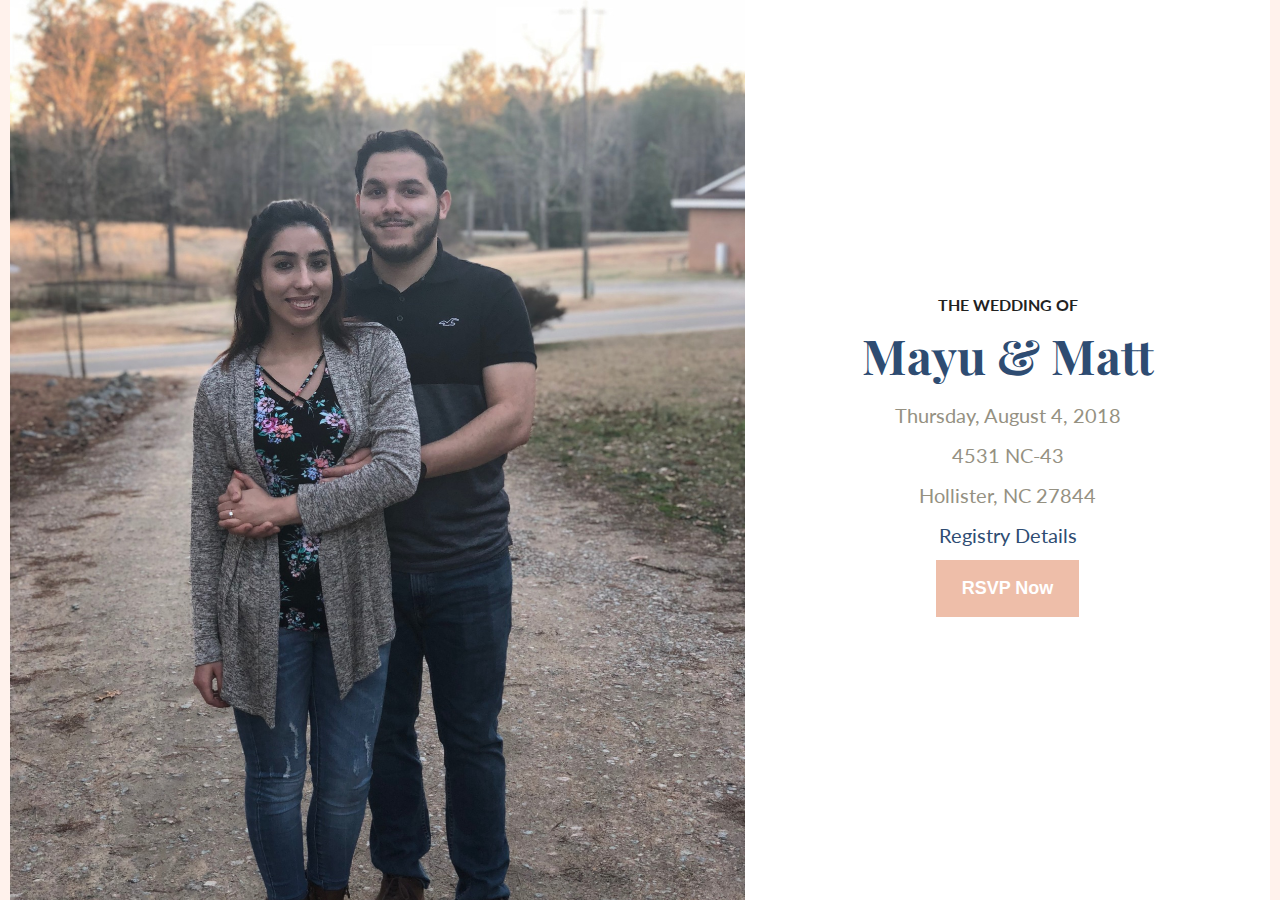
==== commit 43feea54: "register info" ====
--- a/index.html
+++ b/index.html
@@ -26,6 +26,9 @@
                                 <p>Thursday, August 4, 2018</p>
                                 <p>4531 NC-43</p>
                                 <p>Hollister, NC 27844</p>
+                                <div class="registry">
+                                    <a href="registry.html">Registry Details</a>
+                                </div>
                                 <button type="button" class="rsvp-button" id="btnRSVP" title="RSVP Now">RSVP Now</button>
                             </section>
                             <section id="rsvp-form">
--- a/style.css
+++ b/style.css
@@ -682,7 +682,7 @@
 
 .form-control {
   width: 100%;
-  padding: 6px 12px;
+  padding: 8px 14px;
   margin-bottom: 10px;
 }
 
@@ -808,15 +808,32 @@
   border: none;
 }
 
+body.reg-pg {
+  background-color: #eebea9;
+  background: linear-gradient(rgba(212, 81, 114, 0.37), rgba(63, 128, 172, 0.397)), url('mm2.jpg');
+  background-size: cover;
+  background-attachment: fixed;
+  background-position: top center;
+  position: relative;
+  border: none;
+}
+
 body.thanks::before,
 body.thanks::after {
   position: relative;
 }
 
-.thanks .container .content {
+.thanks .container .content, .reg-pg .container .content {
   position: relative;
   top: 50%;
   transform: translateY(-50%);
+}
+
+.reg-pg .container .content {
+  background-color: rgba(255, 255, 255, 0.85);
+  padding: 60px 15px;
+  max-width: 600px;
+  margin: 0 auto;
 }
 
 .thanks h1 {
@@ -825,10 +842,20 @@
   text-shadow: 1px 2px 1px rgba(90, 90, 90, 0.7);
 }
 
+.reg-pg h1 {
+  color: #2e4c72;
+  font-size: 3rem;
+}
+
 .thanks p {
   color: white;
   font-size: 2rem;
   text-shadow: 1px 2px 1px rgba(90, 90, 90, 0.7);
+}
+
+.reg-pg p {
+  color: #2e4c72;
+  font-size: 1.2rem;
 }
 
 p.quote {
@@ -852,4 +879,37 @@
 
 .thanks .container.center {
   height: 100vh;
+}
+
+.registry {
+  padding-bottom: 15px;
+}
+
+.registry a {
+  color: #2e4c72;
+  text-decoration: none;
+}
+
+.registry a:hover {
+  text-decoration: underline;
+  color:  #eebea9;
+  -moz-transition: color 1s ease-in-out, left 1.5s ease-in-out;
+  -webkit-transition: color 1s ease-in-out, left 1.5s ease-in-out;
+  -moz-transition: color 1s ease-in-out, left 1.5s ease-in-out;
+  -o-transition: color 1s ease-in-out, left 1.5s ease-in-out;
+  transition: color 1s ease-in-out, left 1.5s ease-in-out;
+}
+
+.reg-detail a {
+  color: #eebea9;
+  text-decoration: none;
+}
+
+.thanks-reg a {
+  text-decoration: none;
+  font-size: 18px;
+}
+
+.thanks-reg a::after {
+  content: ' >>';
 }